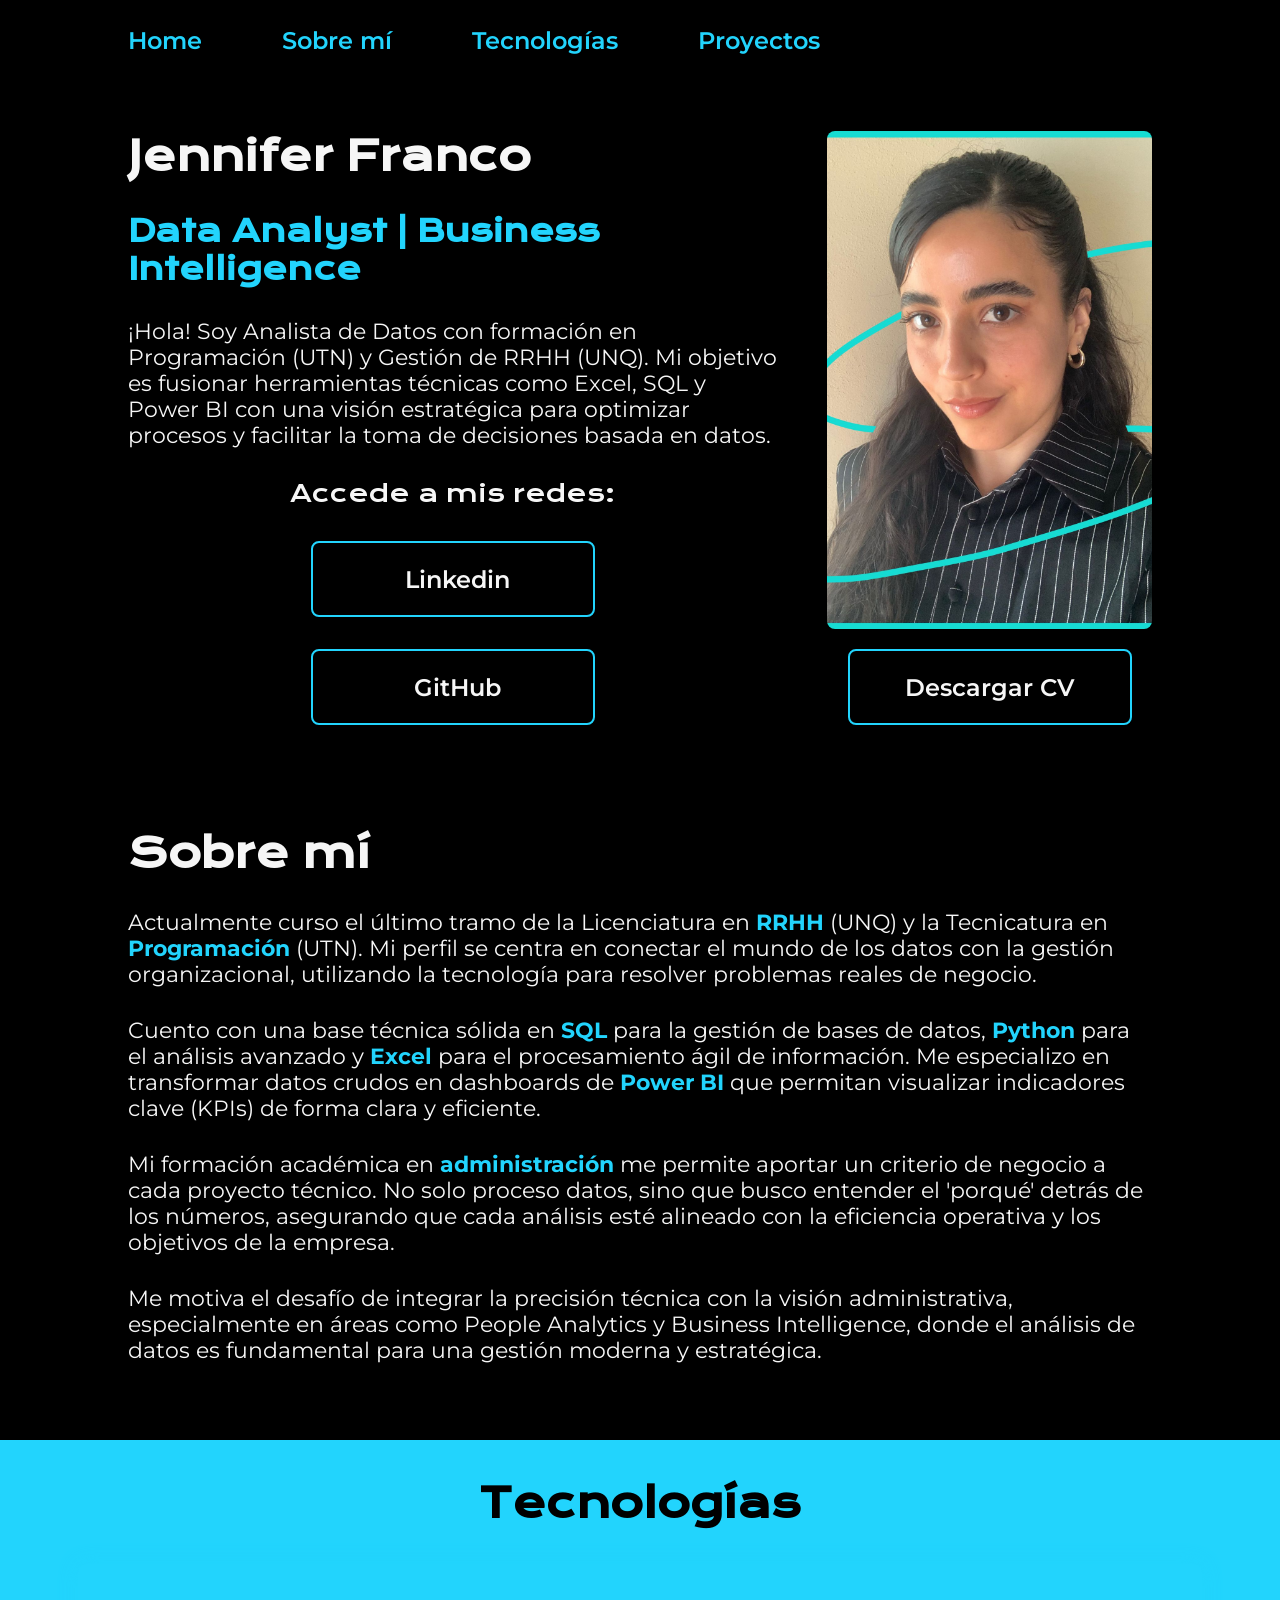
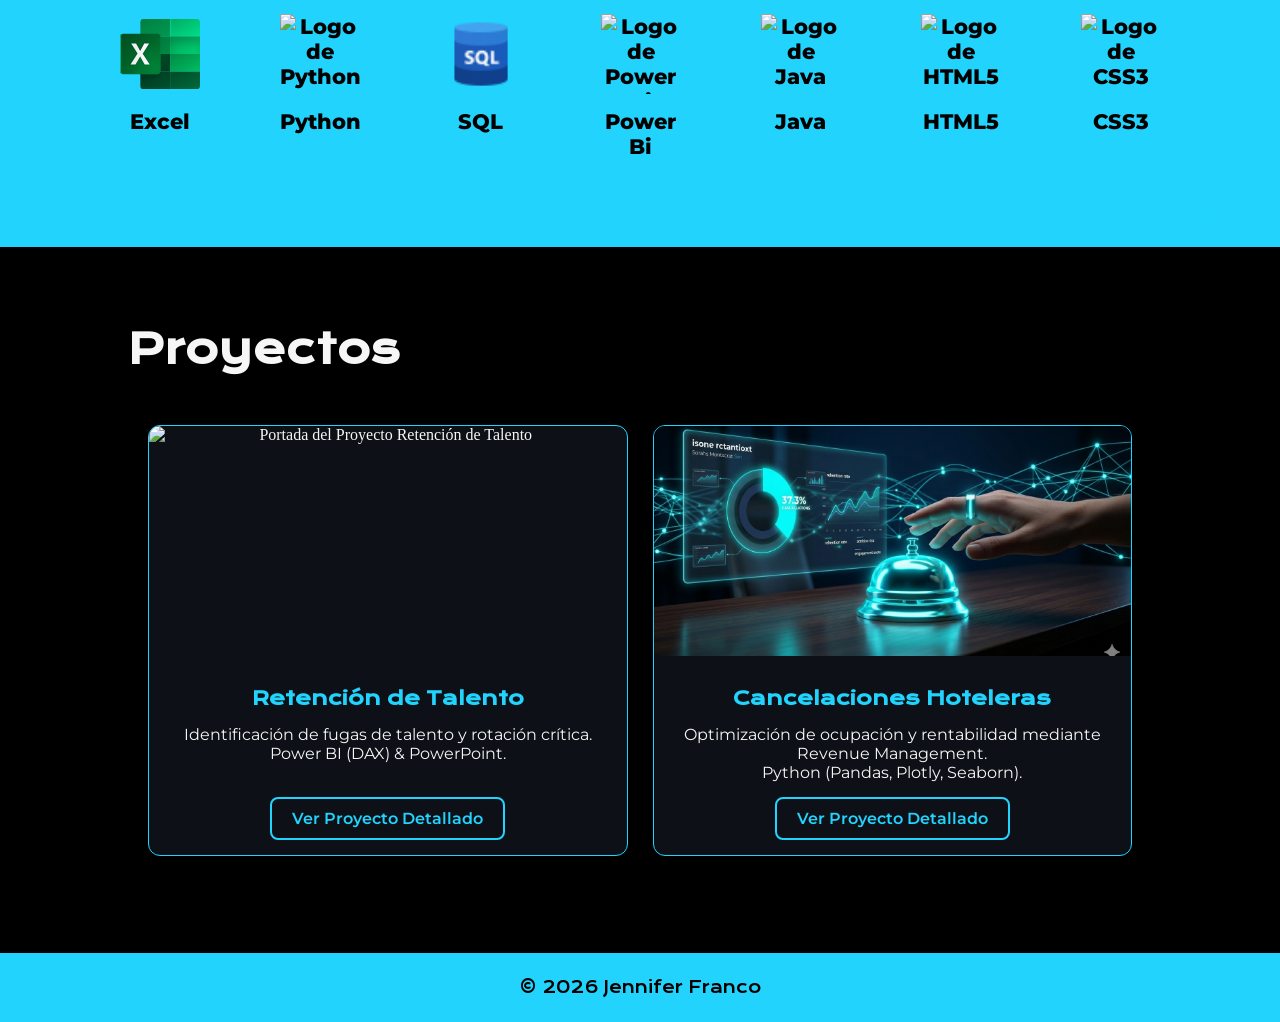
==== index.html @ de1a24cb "Estructura base del portfolio" ====
<!DOCTYPE html>
<html lang="es-mx">

<head>
    <meta charset="UTF-8">
    <meta http-equiv="X-UA-Compatible" content="IE=edge">
    <meta name="viewport" content="width=device-width, initial-scale=1.0">
    <title>Portfolio-Jennifer Franco</title>
    <link rel="stylesheet" href="./style/style.css">

</head>

<body>
    <header class="header">
        <nav class="header__menu">
            <a class="header__menu__link" href=#home>Home</a>
            <a class="header__menu__link" href=#sobre-mi>Sobre mí</a>
            <a class="header__menu__link" href=#tecnologias>Tecnologías</a>
            <a class="header__menu__link" href=#proyectos>Proyectos</a>
        </nav>
    </header>
    <main>
        <section id="home" class="presentacion">
            <section class="presentacion__contenido">
                <h1 class="presentacion__contenido__titulo">Jennifer Franco </h1>
                <h2 class="presentacion__contenido__subtitulo"> Data Analyst | Business Intelligence </h2>
                <p class="presentacion__contenido__texto">
                    ¡Hola! Soy Analista de Datos con formación en Programación (UTN) y Gestión de RRHH (UNQ). Mi objetivo es fusionar herramientas técnicas como Excel, SQL y Power BI con una visión estratégica para optimizar procesos y facilitar la toma de decisiones basada en datos. </p>
                
                <div class="presentacion__enlaces">
                    <h2 class="presentacion__enlaces__subtitulo"> Accede a mis redes:</h2>
                    <a class="presentacion__enlaces__link" href="https://www.linkedin.com/in/jennifer-franc0">
                        <img src="./assets/linkedin.png" alt="">Linkedin
                    </a>
                    <a class="presentacion__enlaces__link" href="https://github.com/JenniferFranco">
                        <img src="./assets/github.png" alt="">GitHub
                    </a>
                </div>

            </section>
            <div class="presentacion__columna-imagen">
                <img class="presentacion__imagen" src="./assets/WhatsApp Image 2025-10-28 at 20.08.14.jpeg"
                    alt="Foto de perfil de Jennifer Franco">

                <a class="presentacion__enlaces__link boton-cv-principal" href="./assets/CV_Jennifer_Franco.pdf" download="CV_Jennifer_Franco.pdf">Descargar CV
                </a>
            </div>
        </section>

        <div class="contenedor-secciones">
            <section id="sobre-mi" class="presentacion__contenido">
                <h2 class="presentacion__contenido__titulo">Sobre mí</h2>
                <p class="presentacion__contenido__texto">Actualmente curso el último tramo de la Licenciatura en
                    <strong class="titulo-destaque">RRHH</strong> (UNQ) y la Tecnicatura en <strong
                        class="titulo-destaque">Programación</strong> (UTN). Mi perfil se centra en conectar el mundo de
                    los datos con la gestión organizacional, utilizando la tecnología para resolver problemas reales de
                    negocio. </p>

                <p class="presentacion__contenido__texto">Cuento con una base técnica sólida en <strong
                        class="titulo-destaque">SQL</strong> para la gestión de bases de datos, <strong
                        class="titulo-destaque">Python</strong> para el análisis avanzado y <strong
                        class="titulo-destaque">Excel</strong> para el procesamiento ágil de información. Me especializo
                    en transformar datos crudos en dashboards de <strong class="titulo-destaque">Power BI</strong> que
                    permitan visualizar indicadores clave (KPIs) de forma clara y eficiente. </p>

                <p class="presentacion__contenido__texto">Mi formación académica en <strong
                        class="titulo-destaque">administración </strong>me permite aportar un criterio de negocio a cada
                    proyecto técnico. No solo proceso datos, sino que busco entender el 'porqué' detrás de los números,
                    asegurando que cada análisis esté alineado con la eficiencia operativa y los objetivos de la
                    empresa. </p>

                <p class="presentacion__contenido__texto">Me motiva el desafío de integrar la precisión técnica con la
                    visión administrativa, especialmente en áreas como People Analytics y Business Intelligence, donde
                    el análisis de datos es fundamental para una gestión moderna y estratégica. </p>


            </section>
        </div>
        <section id="tecnologias" class="seccion-tecnologias">
            <div class="tecnologias__titulo-contenedor">
                <h2 class="presentacion__contenido__titulo">Tecnologías</h2>
            </div>

            <div class="tecnologias__iconos-contenedor">
                <div class="tecnologia-item">
                    <img src="./assets/excel.svg" alt="Logo de Excel">
                    <span>Excel</span>
                </div>
                <div class="tecnologia-item">
                    <img src="./assets/icons8-python.svg" alt="Logo de Python">
                    <span>Python</span>
                </div>
                <div class="tecnologia-item">
                    <img src="./assets/icons8-sql-48.png" alt="Logo de SQL">
                    <span>SQL</span>
                </div>
                <div class="tecnologia-item">
                    <img src="./assets/icons8-power-bi.svg" alt="Logo de Power Bi">
                    <span>Power Bi</span>
                </div>
                <div class="tecnologia-item">
                    <img src="./assets/icons8-logotipo-de-java-coffee-cup.svg" alt="Logo de Java">
                    <span>Java</span>
                </div>
                <div class="tecnologia-item">
                    <img src="./assets/icons8-html5.svg" alt="Logo de HTML5">
                    <span>HTML5</span>
                </div>
                <div class="tecnologia-item">
                    <img src="./assets/icons8-css3.svg" alt="Logo de CSS3">
                    <span>CSS3</span>
                </div>

        </section>
        <div class="contenedor-secciones">
            <section id="proyectos" class="presentacion__contenido">
                <h2 class="presentacion__contenido__titulo">Proyectos</h2>
                <div class="proyectos__contenedor">
                    <article class="proyecto-card">
                        <img class="proyecto-card__imagen" src="./assets/portada_retencion_talento.png" alt="Portada del Proyecto Retención de Talento">
                        <h3 class="proyecto-card__titulo"> Retención de Talento</h3>
                            <p class="proyecto-card__descripcion">
                                Identificación de fugas de talento y rotación crítica.<br>Power BI (DAX) & PowerPoint.</p>
                        <div class="proyecto-card__enlaces">
                            <a href="proyecto-rrhh.html" class="proyecto-card__link">Ver Proyecto Detallado</a>
                        </div>
                    </article>

                    <article class="proyecto-card">
                        <img class="proyecto-card__imagen" src="./assets/portada_cancelaciones_hoteleras.png" alt="Portada del Proyecto Análisis de Cancelaciones Hoteleras">
                        <h3 class="proyecto-card__titulo"> Cancelaciones Hoteleras</h3>
                        <p class="proyecto-card__descripcion">
                            Optimización de ocupación y rentabilidad mediante Revenue Management.<br>Python (Pandas, Plotly, Seaborn).
                        <div class="proyecto-card__enlaces">
                            <a href="proyecto-hotelero.html"class="proyecto-card__link">Ver Proyecto Detallado</a>
                        </div>
                    </article>
                </div>
            </section>

        </div>
    </main>
    <footer class="footer">
        <p>© 2026 Jennifer Franco</p>
    </footer>
</body>

</html>
---- style/style.css ----
@import url('https://fonts.googleapis.com/css2?family=Krona+One&family=Montserrat:wght@400;600&display=swap');

:root{
    --color-primario: #000000;
    --color-secundario: #F6F6F6;
    --color-terciario: #22D4FD;
    --color-hover: #272727;

    --fuente-texto: "Montserrat", serif;
    --fuente-titulo: "Krona One", serif;
}

* {
    padding: 0;
    margin:0;
}

body{
    box-sizing: border-box;
    background-color: var(--color-primario);
    color: var(--color-secundario);
}

.header{
    padding: 2% 0 0 10%;

}

.header__menu{
    display: flex;
    gap: 80px;
}

.header__menu__link{
    font-family: var(--fuente-texto);
    font-size: 1.5rem;
    font-weight: 600;
    color: var(--color-terciario);
    text-decoration: none;
    transition: all 0.3s ease;
}

.header__menu__link:hover {
    color: var(--color-secundario); 
    text-shadow: 0 0 10px var(--color-terciario), 0 0 20px var(--color-terciario); 
    transform: translateY(-2px); 
}

.presentacion {
    padding: 6% 10% 2% 10%;;
    display: grid;
    grid-template-columns: 2fr 1fr; 
    align-items: stretch; 
    gap: 50px;
}

.presentacion__contenido {
    display: flex;
    flex-direction: column;
    justify-content: center;
    gap: 30px;
}

.contenedor-secciones {
    display: flex;
    flex-direction: column;
    gap: 100px;
    padding: 6% 10%; 
}

.presentacion__contenido__titulo{
    font-size: 2.5rem;
    font-family: var(--fuente-titulo);
}

.presentacion__contenido__subtitulo{
    font-size: 1.9rem;
    font-family: var(--fuente-titulo);
    color: var(--color-terciario);
}    

.titulo-destaque {
    color: var(--color-terciario);
}

.presentacion__contenido__texto{
    font-size: 1.35rem;
    font-family: var(--fuente-texto);
}

.presentacion__enlaces{
    display: flex;
    justify-content: space-between;
    flex-direction: column;
    align-items: center;
    gap: 32px;
}

.presentacion__enlaces__subtitulo{
    font-family: var(--fuente-titulo);
    font-size: 1.5rem;
    font-weight: 400;
}

.presentacion__enlaces__link {
    width: 100%;
    max-width: 280px;
    text-align: center;
    padding: 21.5px 0;
    border-radius: 8px;
    font-family: var(--fuente-texto);
    font-size: 1.5rem;
    font-weight: 600;
    text-decoration: none;
    color: var(--color-secundario);
    border: 2px solid var(--color-terciario);
    display: flex;
    justify-content: center;
    gap: 10px;
}

.presentacion__enlaces__link:hover {
    background-color: var(--color-hover);
}

.presentacion__imagen {
    width: 100%;
    flex-grow: 1;
    object-fit: cover;
    border-radius: 8px;
}

.presentacion__columna-imagen {
    display: flex;
    flex-direction: column;
    height: 100%; 
    align-items: center;
}

.boton-cv-principal{
    width: 100%;
    margin-top: 20px;
}

.footer{
    background-color: var(--color-terciario);
    color: var(--color-primario);
    padding: 24px;
    text-align: center;
    font-family:var(--fuente-titulo);
    font-size: 1rem;
    font-weight: 400;
}

.seccion-tecnologias {
    background-color: var(--color-terciario);
    color: var(--color-primario);
    display: flex;
    flex-direction: column;
    align-items: center; 
    text-align: center;  
    padding: 3% 10%; 
    gap: 35px; 
}

.tecnologias__titulo-contenedor {
    background-color: transparent; 
    padding: 0;
}

.tecnologias__titulo {
    font-family: var(--fuente-titulo);
    font-size: 1.5rem; 
    font-weight: 600;
    margin: 0; 
}

.tecnologias__iconos-contenedor {
    padding: 50px; 
    border-radius: 8px;
    display: flex;
    flex-wrap: wrap; 
    flex-wrap: nowrap;
    justify-content: space-around;
    flex-direction: row;
    justify-content: center; 
    gap: 80px; 
    width: 100%; 
    box-shadow: 0 0 20px rgba(34, 212, 253, 0.3); 
    overflow-x: auto;
}

.tecnologia-item {
    display: flex;
    flex-direction: column;
    align-items: center;
    gap: 15px; 
    color: var(--color-primario); 
    font-family: var(--fuente-texto);
    font-size: 1.3rem;
    font-weight: 800;
}

.tecnologia-item img {
    width: 80px; 
    height: 80px;
    object-fit: contain; 
    
}

.tecnologia-item:hover img {
    transform: translateY(-10px) scale(1.1);
}

.proyectos__contenedor {
    display: grid;
    grid-template-columns: repeat(auto-fit, minmax(200px, 1fr));
    gap: 25px; 
    padding: 20px;
    max-width: 1200px; 
    margin: 0 auto;

}

.proyecto-card {
    border: 1px solid var(--color-terciario); 
    border-radius: 12px;
    overflow: hidden; 
    background-color: #0d1117;
    gap: 15px;
    padding-bottom: 15px; 
    display: flex;
    flex-direction: column;
    align-items: center;
    text-align: center;
}

.proyecto-card__imagen {
    width: 100%; 
    height: 230px; 
    object-fit: cover;
    margin-bottom: 15px;
}

.proyecto-card__titulo {
    font-family: var(--fuente-titulo);
    text-align: center;
    font-size: 1.2rem;
    color: var(--color-terciario); 
}

.proyecto-card__descripcion {
    font-family: var(--fuente-texto);
    text-align: center;
    font-size: 1rem;
    color: var(--color-secundario); 
    flex-grow: 1; 
}

.proyecto-card__enlaces {
    display: flex;
    justify-content: center;
}

.proyecto-card__link {
    font-family: var(--fuente-texto);
    font-size: 1rem;
    font-weight: 600;
    text-decoration: none;
    color: var(--color-terciario);       
    border: 2px solid var(--color-terciario); 
    padding: 10px 20px;
    border-radius: 8px;
    text-align: center;
    
}

.proyecto-card__link:hover {
    background-color: var(--color-terciario);
    color: var(--color-primario);
}


@media (max-width: 1200px) {

    .header {
        padding: 10%;
    }
    .header__menu{
        justify-content: center;
    }
    .presentacion {
        flex-direction: column-reverse;
        padding: 5%;
    }
    .presentacion__contenido {
        width: auto;
        padding: 0; 
    }
    .contenedor-secciones {
        padding: 10% 5%; 
    }
    .presentacion__contenido {
        width: auto;
    }
    .presentacion .presentacion__contenido {
        width: auto;
    }

    .proyectos__contenedor {
        flex-direction: column; 
        align-items: center; 
        gap: 40px; 
    }
    
    .proyecto-card {
        width: 90%;
        flex-basis: auto; 
    }
}




/* --- AJUSTES PARA MOBILE (RESPONSIVE) --- */

/* --- CONFIGURACIÓN PARA MÓVILES (iPhone 12 Pro y similares) --- */
@media (max-width: 768px) {
    
    /* 1. RESET DE DESBORDAMIENTO: Evita el scroll lateral */
    html, body {
        overflow-x: hidden;
        width: 100%;
    }

    /* Ajuste de contenedores generales */
    .presentacion, .contenedor-secciones, .proyecto, .seccion-tecnologias {
        padding: 10% 5% !important; /* Reducimos el margen lateral para ganar espacio */
        width: 100%;
        box-sizing: border-box;
    }

    /* 2. MENÚ EN COLUMNA (Sin JS) */
    .header {
        padding: 20px 0;
    }

    .header__menu {
        flex-direction: column; /* Los links se ponen uno abajo del otro */
        gap: 15px;
        align-items: center;
        text-align: center;
    }

    .header__menu__link {
        font-size: 1.1rem;
        border-bottom: 1px solid rgba(34, 212, 253, 0.2); /* Línea divisoria sutil */
        width: 80%;
        padding-bottom: 5px;
    }

    /* 3. PRESENTACIÓN Y PÁRRAFOS: Evita que el texto se corte */
    .presentacion {
        display: flex;
        flex-direction: column-reverse; /* Imagen arriba, texto abajo */
        gap: 20px;
    }

    .presentacion__contenido__titulo {
        font-size: 1.6rem;
        word-wrap: break-word;
    }

    .presentacion__contenido__subtitulo {
        font-size: 1.2rem;
    }

    .presentacion__contenido__texto {
        font-size: 1rem;
        line-height: 1.5;
        text-align: left; /* Mejor legibilidad en móvil */
    }

    /* 4. ICONOS DE TECNOLOGÍAS: 2 por fila exactos */
    .tecnologias__iconos-contenedor {
        display: grid;
        grid-template-columns: 1fr 1fr; /* Crea dos columnas iguales */
        gap: 30px;
        padding: 20px 10px;
        justify-items: center;
        box-shadow: none; /* Quitamos sombras pesadas en móvil */
    }

    .tecnologia-item {
        font-size: 0.9rem;
    }

    .tecnologia-item img {
        width: 50px;
        height: 50px;
    }

    /* 5. PROYECTOS: Cards completas y legibles */
    .proyectos__contenedor {
        display: flex;
        flex-direction: column;
        gap: 30px;
        padding: 0;
    }

    .proyecto-card {
        width: 100%;
        max-width: 100%;
        margin: 0;
        border-radius: 10px;
    }

    .proyecto-card__imagen {
        height: 180px; /* Reducimos altura para que no ocupe toda la pantalla */
    }

    .proyecto-card__descripcion {
        font-size: 1rem;
        padding: 0 15px;
    }

    .proyecto-card__link {
        width: 80%;
        margin-bottom: 20px;
    }

    /* Botón CV Principal */
    .presentacion__enlaces__link {
        font-size: 1.1rem;
        padding: 15px 0;
    }
}

/* Ajuste extremo para pantallas menores a 360px */
@media (max-width: 360px) {
    .presentacion__contenido__titulo {
        font-size: 1.4rem;
    }
    .header__menu__link {
        font-size: 0.9rem;
    }
}
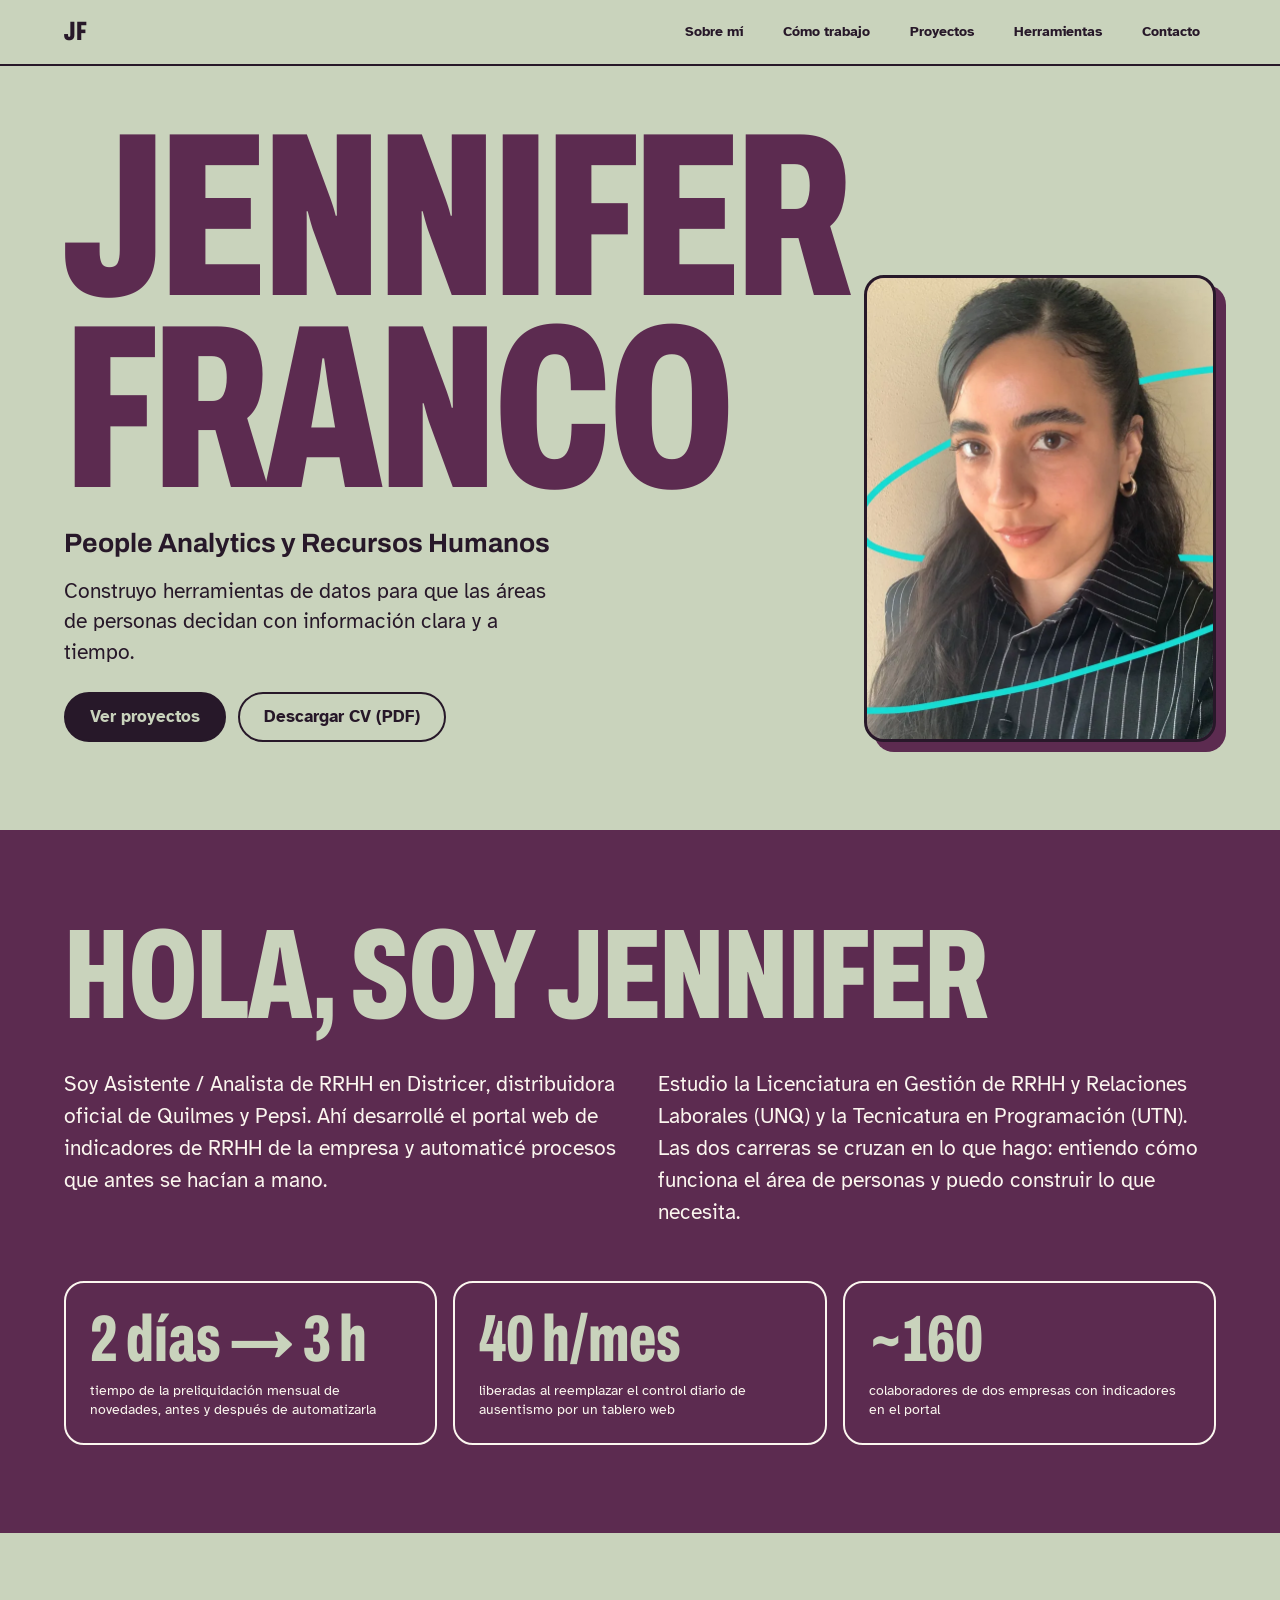
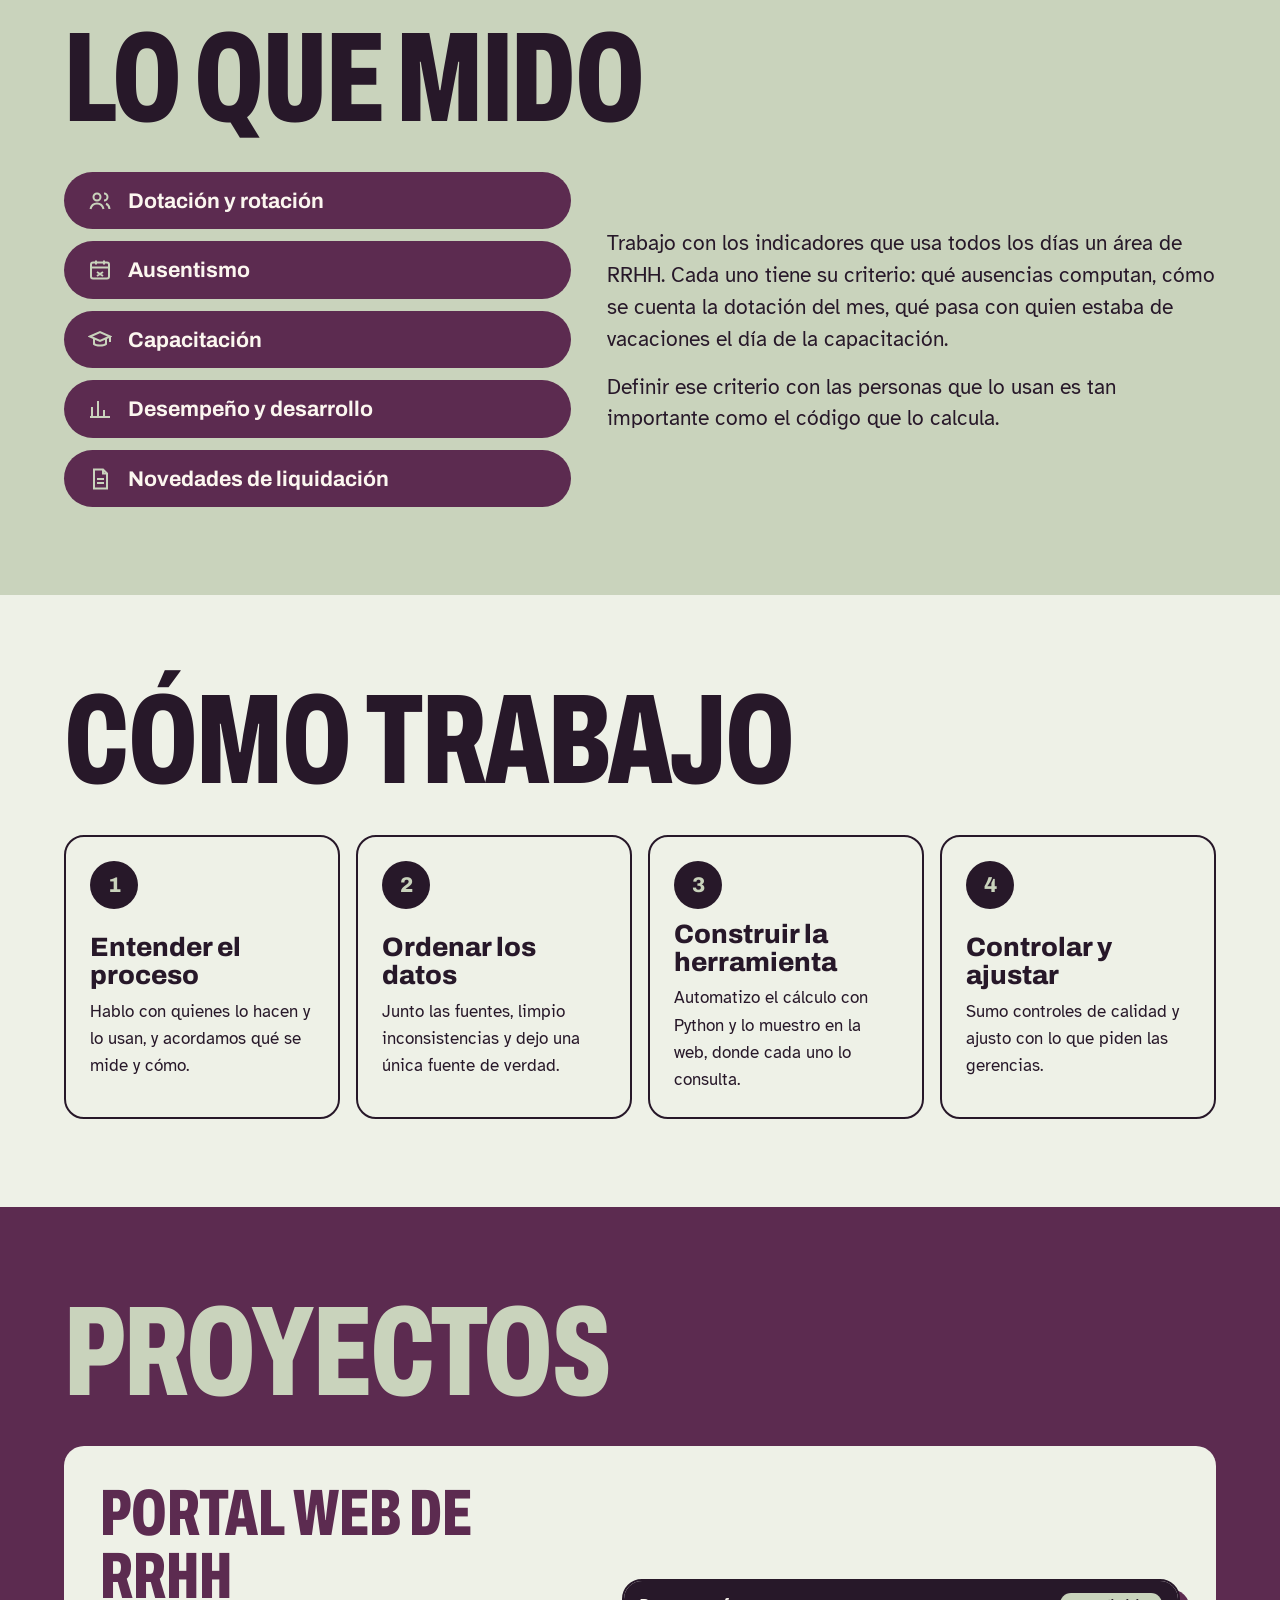
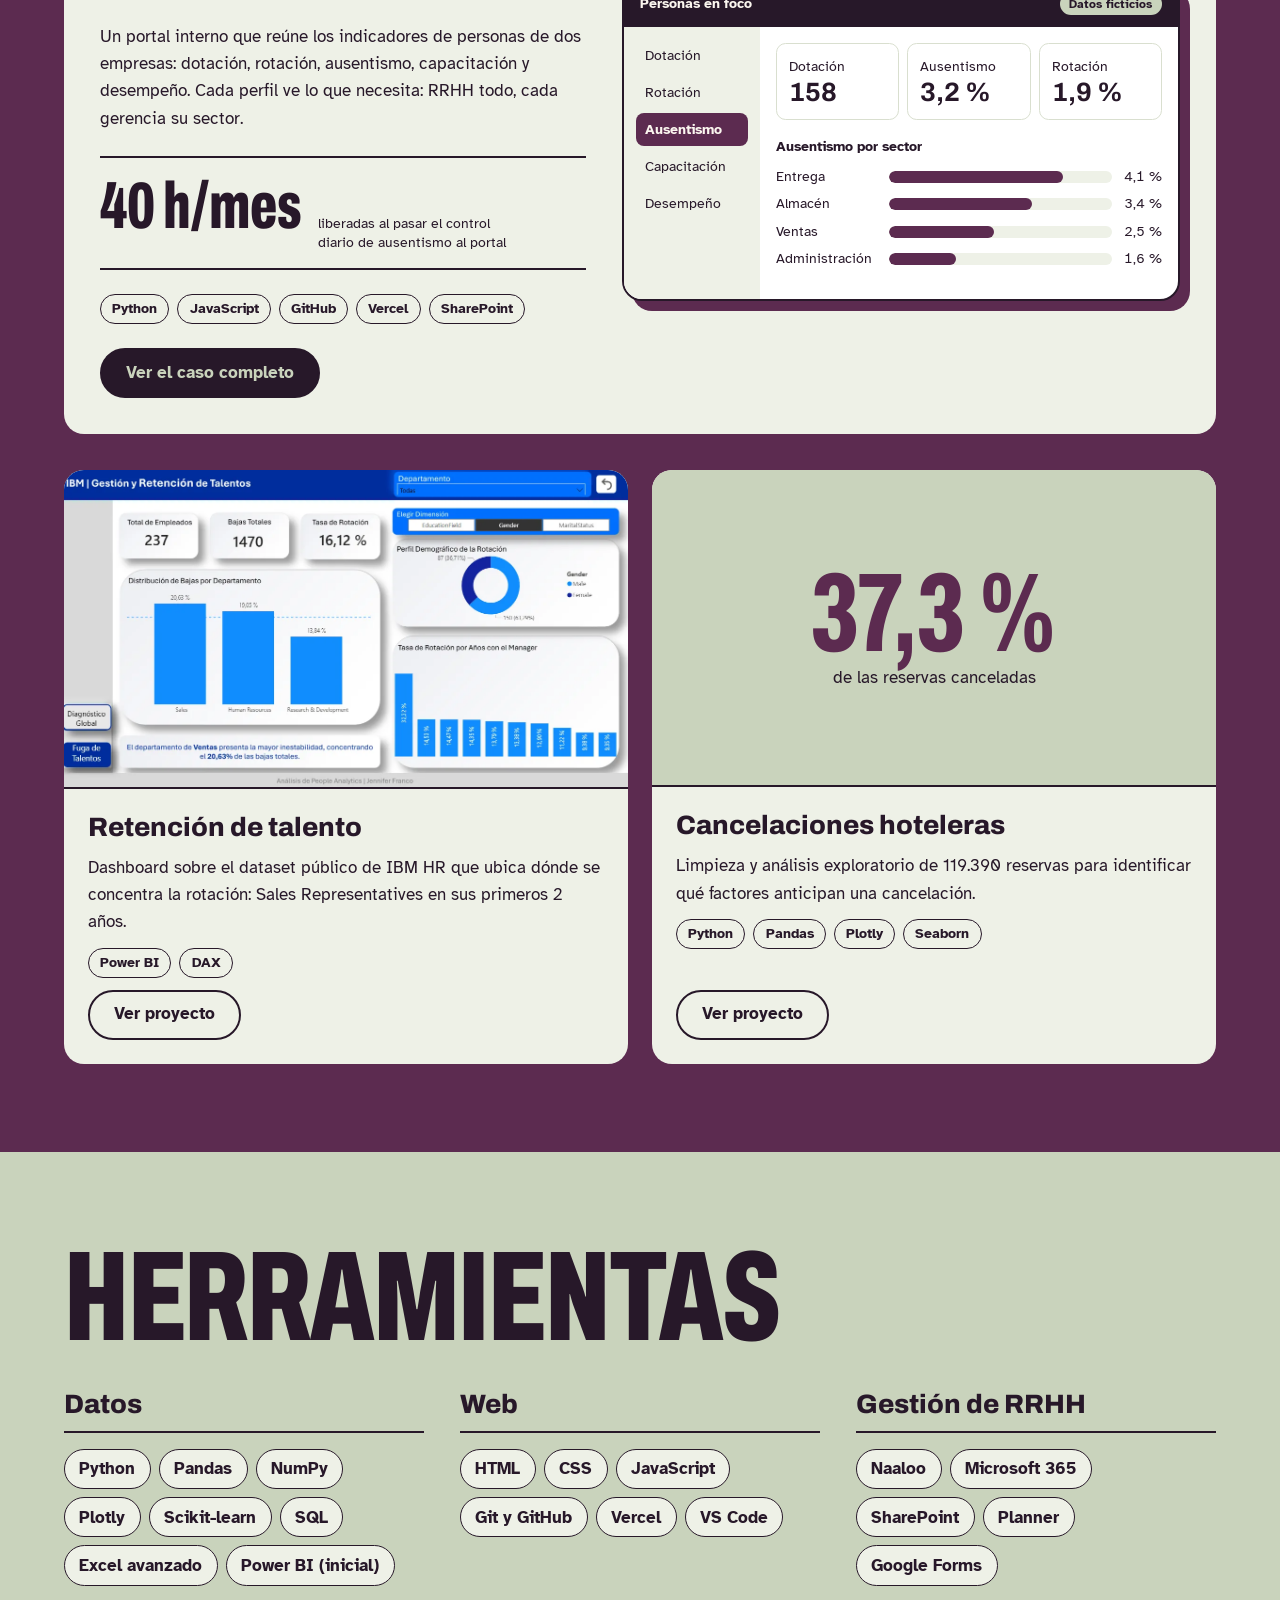
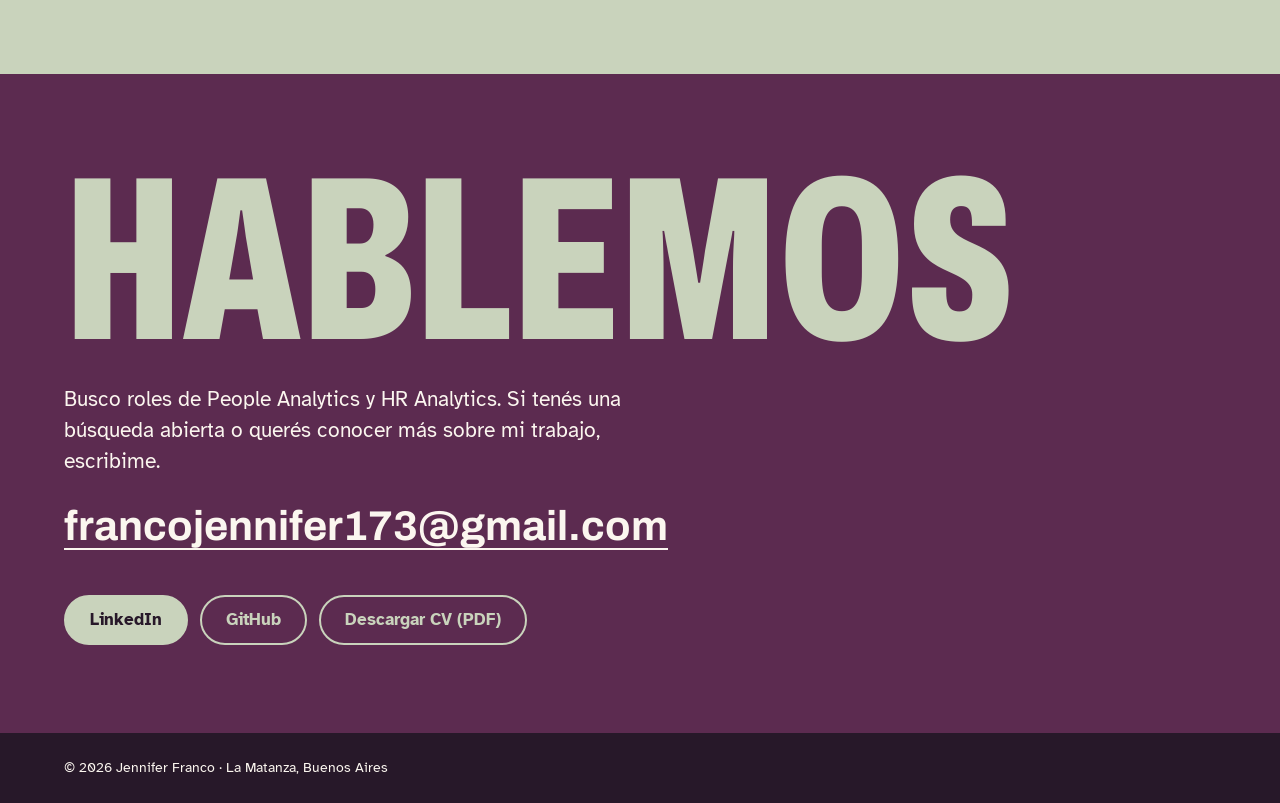
==== commit 228f0d61: "diseño nuevo" ====
--- a/index.html
+++ b/index.html
@@ -1,148 +1,263 @@
 <!DOCTYPE html>
-<html lang="es-mx">
-
+<html lang="es-AR">
 <head>
-    <meta charset="UTF-8">
-    <meta http-equiv="X-UA-Compatible" content="IE=edge">
-    <meta name="viewport" content="width=device-width, initial-scale=1.0">
-    <title>Portfolio-Jennifer Franco</title>
-    <link rel="stylesheet" href="./style/style.css">
-
+  <meta charset="UTF-8">
+  <meta name="viewport" content="width=device-width, initial-scale=1">
+  <title>Jennifer Franco | People Analytics y Recursos Humanos</title>
+  <meta name="description" content="Portfolio de Jennifer Franco: herramientas de datos para la gestión de personas. Portal web de RRHH, automatizaciones y análisis de rotación.">
+  <meta property="og:title" content="Jennifer Franco | People Analytics">
+  <meta property="og:description" content="Herramientas de datos para la gestión de personas.">
+  <meta property="og:image" content="https://portfolio-jennifer-franco.vercel.app/assets/jennifer-franco.webp">
+  <meta name="theme-color" content="#C9D3BC">
+  <link rel="icon" href="data:image/svg+xml,%3Csvg xmlns='http://www.w3.org/2000/svg' viewBox='0 0 64 64'%3E%3Crect width='64' height='64' rx='14' fill='%235C2B50'/%3E%3Ctext x='32' y='44' font-family='Arial' font-weight='800' font-size='30' fill='%23C9D3BC' text-anchor='middle'%3EJF%3C/text%3E%3C/svg%3E">
+  <link rel="preconnect" href="https://fonts.googleapis.com">
+  <link rel="preconnect" href="https://fonts.gstatic.com" crossorigin>
+  <link rel="stylesheet" href="https://fonts.googleapis.com/css2?family=Archivo:wdth,wght@62..125,700..800&family=Atkinson+Hyperlegible:wght@400;700&display=swap">
+  <link rel="stylesheet" href="./style/main.css">
 </head>
 
 <body>
-    <header class="header">
-        <nav class="header__menu">
-            <a class="header__menu__link" href=#home>Home</a>
-            <a class="header__menu__link" href=#sobre-mi>Sobre mí</a>
-            <a class="header__menu__link" href=#tecnologias>Tecnologías</a>
-            <a class="header__menu__link" href=#proyectos>Proyectos</a>
-        </nav>
-    </header>
-    <main>
-        <section id="home" class="presentacion">
-            <section class="presentacion__contenido">
-                <h1 class="presentacion__contenido__titulo">Jennifer Franco </h1>
-                <h2 class="presentacion__contenido__subtitulo"> Data Analyst | Business Intelligence </h2>
-                <p class="presentacion__contenido__texto">
-                    ¡Hola! Soy Analista de Datos con formación en Programación (UTN) y Gestión de RRHH (UNQ). Mi objetivo es fusionar herramientas técnicas como Excel, SQL y Power BI con una visión estratégica para optimizar procesos y facilitar la toma de decisiones basada en datos. </p>
-                
-                <div class="presentacion__enlaces">
-                    <h2 class="presentacion__enlaces__subtitulo"> Accede a mis redes:</h2>
-                    <a class="presentacion__enlaces__link" href="https://www.linkedin.com/in/jennifer-franc0">
-                        <img src="./assets/linkedin.png" alt="">Linkedin
-                    </a>
-                    <a class="presentacion__enlaces__link" href="https://github.com/JenniferFranco">
-                        <img src="./assets/github.png" alt="">GitHub
-                    </a>
+  <a class="saltar" href="#contenido">Saltar al contenido</a>
+
+  <header class="encabezado">
+    <div class="contenedor encabezado__fila">
+      <a class="marca" href="#inicio" aria-label="Jennifer Franco, inicio">JF</a>
+      <nav class="nav" aria-label="Principal">
+        <ul>
+          <li><a href="#sobre-mi">Sobre mí</a></li>
+          <li><a href="#como-trabajo">Cómo trabajo</a></li>
+          <li><a href="#proyectos">Proyectos</a></li>
+          <li><a href="#herramientas">Herramientas</a></li>
+          <li><a href="#contacto">Contacto</a></li>
+        </ul>
+      </nav>
+    </div>
+  </header>
+
+  <main id="contenido">
+
+    <!-- Inicio -->
+    <section id="inicio" class="banda--fondo hero" aria-labelledby="nombre">
+      <div class="contenedor hero__grilla">
+        <h1 id="nombre" class="hero__nombre"><span>Jennifer</span> <span>Franco</span></h1>
+        <div>
+          <p class="hero__rol">People Analytics y Recursos Humanos</p>
+          <p class="hero__texto">Construyo herramientas de datos para que las áreas de personas decidan con información clara y a tiempo.</p>
+          <div class="botones">
+            <a class="boton boton--lleno" href="#proyectos">Ver proyectos</a>
+            <a class="boton boton--borde" href="./assets/CV_Jennifer_Franco.pdf" download>Descargar CV (PDF)</a>
+          </div>
+        </div>
+        <div class="hero__foto">
+          <img src="./assets/jennifer-franco.webp" width="694" height="960" alt="Jennifer Franco, sonriendo, con camisa a rayas" fetchpriority="high">
+        </div>
+      </div>
+    </section>
+
+    <!-- Sobre mí -->
+    <section id="sobre-mi" class="banda banda--acento" aria-labelledby="titulo-sobre">
+      <div class="contenedor">
+        <h2 id="titulo-sobre" class="titulo-seccion">Hola, soy Jennifer</h2>
+        <div class="sobre">
+          <div class="sobre__texto">
+            <p>Soy Asistente / Analista de RRHH en Districer, distribuidora oficial de Quilmes y Pepsi. Ahí desarrollé el portal web de indicadores de RRHH de la empresa y automaticé procesos que antes se hacían a mano.</p>
+          </div>
+          <div class="sobre__texto">
+            <p>Estudio la Licenciatura en Gestión de RRHH y Relaciones Laborales (UNQ) y la Tecnicatura en Programación (UTN). Las dos carreras se cruzan en lo que hago: entiendo cómo funciona el área de personas y puedo construir lo que necesita.</p>
+          </div>
+        </div>
+        <ul class="cifras">
+          <li class="cifra"><span class="cifra__valor">2 días → 3 h</span><span class="cifra__texto">tiempo de la preliquidación mensual de novedades, antes y después de automatizarla</span></li>
+          <li class="cifra"><span class="cifra__valor">40 h/mes</span><span class="cifra__texto">liberadas al reemplazar el control diario de ausentismo por un tablero web</span></li>
+          <li class="cifra"><span class="cifra__valor">~160</span><span class="cifra__texto">colaboradores de dos empresas con indicadores en el portal</span></li>
+        </ul>
+      </div>
+    </section>
+
+    <!-- Áreas -->
+    <section class="banda banda--fondo" aria-labelledby="titulo-areas">
+      <div class="contenedor">
+        <h2 id="titulo-areas" class="titulo-seccion">Lo que mido</h2>
+        <div class="areas">
+          <ul class="pastillas">
+            <li class="pastilla"><svg viewBox="0 0 24 24" fill="none" stroke="currentColor" stroke-width="2" aria-hidden="true"><circle cx="9" cy="8" r="3.5"/><path d="M2.5 20c.8-3.5 3.4-5.5 6.5-5.5s5.7 2 6.5 5.5"/><path d="M16 4.5a3.5 3.5 0 0 1 0 7M18 14.8c2 .7 3.2 2.5 3.5 5.2"/></svg>Dotación y rotación</li>
+            <li class="pastilla"><svg viewBox="0 0 24 24" fill="none" stroke="currentColor" stroke-width="2" aria-hidden="true"><rect x="3" y="4.5" width="18" height="16" rx="2"/><path d="M3 9.5h18M8 2.5v4M16 2.5v4M9 14l6 4M15 14l-6 4"/></svg>Ausentismo</li>
+            <li class="pastilla"><svg viewBox="0 0 24 24" fill="none" stroke="currentColor" stroke-width="2" aria-hidden="true"><path d="M2 8.5 12 4l10 4.5L12 13z"/><path d="M6 10.5V16c2 2 10 2 12 0v-5.5M22 8.5V14"/></svg>Capacitación</li>
+            <li class="pastilla"><svg viewBox="0 0 24 24" fill="none" stroke="currentColor" stroke-width="2" aria-hidden="true"><path d="M4 20V10M10 20V4M16 20v-7M22 20H2"/></svg>Desempeño y desarrollo</li>
+            <li class="pastilla"><svg viewBox="0 0 24 24" fill="none" stroke="currentColor" stroke-width="2" aria-hidden="true"><path d="M6 2.5h9l4 4v15H6z"/><path d="M15 2.5v4h4M9 12h7M9 16h7"/></svg>Novedades de liquidación</li>
+          </ul>
+          <div class="areas__texto">
+            <p>Trabajo con los indicadores que usa todos los días un área de RRHH. Cada uno tiene su criterio: qué ausencias computan, cómo se cuenta la dotación del mes, qué pasa con quien estaba de vacaciones el día de la capacitación.</p>
+            <p>Definir ese criterio con las personas que lo usan es tan importante como el código que lo calcula.</p>
+          </div>
+        </div>
+      </div>
+    </section>
+
+    <!-- Cómo trabajo -->
+    <section id="como-trabajo" class="banda banda--clara" aria-labelledby="titulo-proceso">
+      <div class="contenedor">
+        <h2 id="titulo-proceso" class="titulo-seccion">Cómo trabajo</h2>
+        <ol class="proceso">
+          <li class="proceso__paso">
+            <span class="proceso__numero" aria-hidden="true">1</span>
+            <div>
+              <h3>Entender el proceso</h3>
+              <p>Hablo con quienes lo hacen y lo usan, y acordamos qué se mide y cómo.</p>
+            </div>
+          </li>
+          <li class="proceso__paso">
+            <span class="proceso__numero" aria-hidden="true">2</span>
+            <div>
+              <h3>Ordenar los datos</h3>
+              <p>Junto las fuentes, limpio inconsistencias y dejo una única fuente de verdad.</p>
+            </div>
+          </li>
+          <li class="proceso__paso">
+            <span class="proceso__numero" aria-hidden="true">3</span>
+            <div>
+              <h3>Construir la herramienta</h3>
+              <p>Automatizo el cálculo con Python y lo muestro en la web, donde cada uno lo consulta.</p>
+            </div>
+          </li>
+          <li class="proceso__paso">
+            <span class="proceso__numero" aria-hidden="true">4</span>
+            <div>
+              <h3>Controlar y ajustar</h3>
+              <p>Sumo controles de calidad y ajusto con lo que piden las gerencias.</p>
+            </div>
+          </li>
+        </ol>
+      </div>
+    </section>
+
+    <!-- Proyectos -->
+    <section id="proyectos" class="banda banda--acento" aria-labelledby="titulo-proyectos">
+      <div class="contenedor">
+        <h2 id="titulo-proyectos" class="titulo-seccion">Proyectos</h2>
+
+        <article class="destacado" aria-labelledby="titulo-portal">
+          <div>
+            <h3 id="titulo-portal" class="destacado__titulo">Portal web de RRHH</h3>
+            <p>Un portal interno que reúne los indicadores de personas de dos empresas: dotación, rotación, ausentismo, capacitación y desempeño. Cada perfil ve lo que necesita: RRHH todo, cada gerencia su sector.</p>
+            <div class="destacado__resultado">
+              <strong>40 h/mes</strong>
+              <span>liberadas al pasar el control diario de ausentismo al portal</span>
+            </div>
+            <ul class="etiquetas" aria-label="Herramientas">
+              <li>Python</li><li>JavaScript</li><li>GitHub</li><li>Vercel</li><li>SharePoint</li>
+            </ul>
+            <a class="boton boton--lleno destacado__accion" href="./proyecto-portal-rrhh.html">Ver el caso completo</a>
+          </div>
+
+          <div class="maqueta" role="img" aria-label="Maqueta del portal con datos ficticios: indicadores de dotación, ausentismo y rotación, y un gráfico de ausentismo por sector.">
+            <div class="maqueta__barra" aria-hidden="true">
+              <span>Personas en foco</span>
+              <span class="maqueta__aviso">Datos ficticios</span>
+            </div>
+            <div class="maqueta__cuerpo" aria-hidden="true">
+              <ul class="maqueta__menu">
+                <li>Dotación</li>
+                <li>Rotación</li>
+                <li aria-current="true">Ausentismo</li>
+                <li>Capacitación</li>
+                <li>Desempeño</li>
+              </ul>
+              <div class="maqueta__panel">
+                <div class="maqueta__kpis">
+                  <div class="maqueta__kpi">Dotación<b>158</b></div>
+                  <div class="maqueta__kpi">Ausentismo<b>3,2 %</b></div>
+                  <div class="maqueta__kpi">Rotación<b>1,9 %</b></div>
                 </div>
-
-            </section>
-            <div class="presentacion__columna-imagen">
-                <img class="presentacion__imagen" src="./assets/WhatsApp Image 2025-10-28 at 20.08.14.jpeg"
-                    alt="Foto de perfil de Jennifer Franco">
-
-                <a class="presentacion__enlaces__link boton-cv-principal" href="./assets/CV_Jennifer_Franco.pdf" download="CV_Jennifer_Franco.pdf">Descargar CV
-                </a>
-            </div>
-        </section>
-
-        <div class="contenedor-secciones">
-            <section id="sobre-mi" class="presentacion__contenido">
-                <h2 class="presentacion__contenido__titulo">Sobre mí</h2>
-                <p class="presentacion__contenido__texto">Actualmente curso el último tramo de la Licenciatura en
-                    <strong class="titulo-destaque">RRHH</strong> (UNQ) y la Tecnicatura en <strong
-                        class="titulo-destaque">Programación</strong> (UTN). Mi perfil se centra en conectar el mundo de
-                    los datos con la gestión organizacional, utilizando la tecnología para resolver problemas reales de
-                    negocio. </p>
-
-                <p class="presentacion__contenido__texto">Cuento con una base técnica sólida en <strong
-                        class="titulo-destaque">SQL</strong> para la gestión de bases de datos, <strong
-                        class="titulo-destaque">Python</strong> para el análisis avanzado y <strong
-                        class="titulo-destaque">Excel</strong> para el procesamiento ágil de información. Me especializo
-                    en transformar datos crudos en dashboards de <strong class="titulo-destaque">Power BI</strong> que
-                    permitan visualizar indicadores clave (KPIs) de forma clara y eficiente. </p>
-
-                <p class="presentacion__contenido__texto">Mi formación académica en <strong
-                        class="titulo-destaque">administración </strong>me permite aportar un criterio de negocio a cada
-                    proyecto técnico. No solo proceso datos, sino que busco entender el 'porqué' detrás de los números,
-                    asegurando que cada análisis esté alineado con la eficiencia operativa y los objetivos de la
-                    empresa. </p>
-
-                <p class="presentacion__contenido__texto">Me motiva el desafío de integrar la precisión técnica con la
-                    visión administrativa, especialmente en áreas como People Analytics y Business Intelligence, donde
-                    el análisis de datos es fundamental para una gestión moderna y estratégica. </p>
-
-
-            </section>
-        </div>
-        <section id="tecnologias" class="seccion-tecnologias">
-            <div class="tecnologias__titulo-contenedor">
-                <h2 class="presentacion__contenido__titulo">Tecnologías</h2>
-            </div>
-
-            <div class="tecnologias__iconos-contenedor">
-                <div class="tecnologia-item">
-                    <img src="./assets/excel.svg" alt="Logo de Excel">
-                    <span>Excel</span>
-                </div>
-                <div class="tecnologia-item">
-                    <img src="./assets/icons8-python.svg" alt="Logo de Python">
-                    <span>Python</span>
-                </div>
-                <div class="tecnologia-item">
-                    <img src="./assets/icons8-sql-48.png" alt="Logo de SQL">
-                    <span>SQL</span>
-                </div>
-                <div class="tecnologia-item">
-                    <img src="./assets/icons8-power-bi.svg" alt="Logo de Power Bi">
-                    <span>Power Bi</span>
-                </div>
-                <div class="tecnologia-item">
-                    <img src="./assets/icons8-logotipo-de-java-coffee-cup.svg" alt="Logo de Java">
-                    <span>Java</span>
-                </div>
-                <div class="tecnologia-item">
-                    <img src="./assets/icons8-html5.svg" alt="Logo de HTML5">
-                    <span>HTML5</span>
-                </div>
-                <div class="tecnologia-item">
-                    <img src="./assets/icons8-css3.svg" alt="Logo de CSS3">
-                    <span>CSS3</span>
-                </div>
-
-        </section>
-        <div class="contenedor-secciones">
-            <section id="proyectos" class="presentacion__contenido">
-                <h2 class="presentacion__contenido__titulo">Proyectos</h2>
-                <div class="proyectos__contenedor">
-                    <article class="proyecto-card">
-                        <img class="proyecto-card__imagen" src="./assets/portada_retencion_talento.png" alt="Portada del Proyecto Retención de Talento">
-                        <h3 class="proyecto-card__titulo"> Retención de Talento</h3>
-                            <p class="proyecto-card__descripcion">
-                                Identificación de fugas de talento y rotación crítica.<br>Power BI (DAX) & PowerPoint.</p>
-                        <div class="proyecto-card__enlaces">
-                            <a href="proyecto-rrhh.html" class="proyecto-card__link">Ver Proyecto Detallado</a>
-                        </div>
-                    </article>
-
-                    <article class="proyecto-card">
-                        <img class="proyecto-card__imagen" src="./assets/portada_cancelaciones_hoteleras.png" alt="Portada del Proyecto Análisis de Cancelaciones Hoteleras">
-                        <h3 class="proyecto-card__titulo"> Cancelaciones Hoteleras</h3>
-                        <p class="proyecto-card__descripcion">
-                            Optimización de ocupación y rentabilidad mediante Revenue Management.<br>Python (Pandas, Plotly, Seaborn).
-                        <div class="proyecto-card__enlaces">
-                            <a href="proyecto-hotelero.html"class="proyecto-card__link">Ver Proyecto Detallado</a>
-                        </div>
-                    </article>
-                </div>
-            </section>
-
-        </div>
-    </main>
-    <footer class="footer">
-        <p>© 2026 Jennifer Franco</p>
-    </footer>
+                <figure class="maqueta__grafico">
+                  <figcaption>Ausentismo por sector</figcaption>
+                  <ul class="barras">
+                    <li><span>Entrega</span><span class="barras__pista"><span class="barras__relleno" style="--valor: 78%"></span></span><span>4,1 %</span></li>
+                    <li><span>Almacén</span><span class="barras__pista"><span class="barras__relleno" style="--valor: 64%"></span></span><span>3,4 %</span></li>
+                    <li><span>Ventas</span><span class="barras__pista"><span class="barras__relleno" style="--valor: 47%"></span></span><span>2,5 %</span></li>
+                    <li><span>Administración</span><span class="barras__pista"><span class="barras__relleno" style="--valor: 30%"></span></span><span>1,6 %</span></li>
+                  </ul>
+                </figure>
+              </div>
+            </div>
+          </div>
+        </article>
+
+        <div class="tarjetas">
+          <article class="tarjeta" aria-labelledby="titulo-retencion">
+            <div class="tarjeta__visual">
+              <img src="./assets/dashboard_ibm/diagnostico_general_ibm.webp" width="1198" height="673" loading="lazy" alt="Página de diagnóstico general del dashboard de rotación en Power BI">
+            </div>
+            <div class="tarjeta__cuerpo">
+              <h3 id="titulo-retencion" class="tarjeta__titulo">Retención de talento</h3>
+              <p>Dashboard sobre el dataset público de IBM HR que ubica dónde se concentra la rotación: Sales Representatives en sus primeros 2 años.</p>
+              <ul class="etiquetas" aria-label="Herramientas"><li>Power BI</li><li>DAX</li></ul>
+              <a class="boton boton--borde" href="./proyecto-rrhh.html">Ver proyecto</a>
+            </div>
+          </article>
+
+          <article class="tarjeta" aria-labelledby="titulo-hotel">
+            <div class="tarjeta__visual tarjeta__visual--cifra">
+              <strong>37,3 %</strong>
+              <span>de las reservas canceladas</span>
+            </div>
+            <div class="tarjeta__cuerpo">
+              <h3 id="titulo-hotel" class="tarjeta__titulo">Cancelaciones hoteleras</h3>
+              <p>Limpieza y análisis exploratorio de 119.390 reservas para identificar qué factores anticipan una cancelación.</p>
+              <ul class="etiquetas" aria-label="Herramientas"><li>Python</li><li>Pandas</li><li>Plotly</li><li>Seaborn</li></ul>
+              <a class="boton boton--borde" href="./proyecto-hotelero.html">Ver proyecto</a>
+            </div>
+          </article>
+        </div>
+      </div>
+    </section>
+
+    <!-- Herramientas -->
+    <section id="herramientas" class="banda banda--fondo" aria-labelledby="titulo-herramientas">
+      <div class="contenedor">
+        <h2 id="titulo-herramientas" class="titulo-seccion">Herramientas</h2>
+        <div class="herramientas">
+          <div>
+            <h3>Datos</h3>
+            <ul class="etiquetas">
+              <li>Python</li><li>Pandas</li><li>NumPy</li><li>Plotly</li><li>Scikit-learn</li><li>SQL</li><li>Excel avanzado</li><li>Power BI (inicial)</li>
+            </ul>
+          </div>
+          <div>
+            <h3>Web</h3>
+            <ul class="etiquetas">
+              <li>HTML</li><li>CSS</li><li>JavaScript</li><li>Git y GitHub</li><li>Vercel</li><li>VS Code</li>
+            </ul>
+          </div>
+          <div>
+            <h3>Gestión de RRHH</h3>
+            <ul class="etiquetas">
+              <li>Naaloo</li><li>Microsoft 365</li><li>SharePoint</li><li>Planner</li><li>Google Forms</li>
+            </ul>
+          </div>
+        </div>
+      </div>
+    </section>
+
+    <!-- Contacto -->
+    <section id="contacto" class="banda banda--acento" aria-labelledby="titulo-contacto">
+      <div class="contenedor">
+        <h2 id="titulo-contacto" class="contacto__titulo">Hablemos</h2>
+        <p class="bajada">Busco roles de People Analytics y HR Analytics. Si tenés una búsqueda abierta o querés conocer más sobre mi trabajo, escribime.</p>
+        <a class="contacto__mail" href="mailto:francojennifer173@gmail.com">francojennifer173@gmail.com</a>
+        <div class="botones">
+          <a class="boton boton--lleno" href="https://www.linkedin.com/in/jennifer-franc0" target="_blank" rel="noopener">LinkedIn<span class="visually-hidden"> (se abre en otra pestaña)</span></a>
+          <a class="boton boton--borde" href="https://github.com/JenniferFranco" target="_blank" rel="noopener">GitHub<span class="visually-hidden"> (se abre en otra pestaña)</span></a>
+          <a class="boton boton--borde" href="./assets/CV_Jennifer_Franco.pdf" download>Descargar CV (PDF)</a>
+        </div>
+      </div>
+    </section>
+  </main>
+
+  <footer class="pie">
+    <div class="contenedor">
+      <p>© 2026 Jennifer Franco · La Matanza, Buenos Aires</p>
+    </div>
+  </footer>
 </body>
-
-</html>+</html>
--- a/style/main.css
+++ b/style/main.css
@@ -0,0 +1,642 @@
+/* ==========================================================
+   Portfolio Jennifer Franco — hoja de estilos única
+   1. Tokens  2. Base  3. Layout  4. Componentes  5. Páginas de caso
+   ========================================================== */
+
+/* 1. Tokens ------------------------------------------------ */
+:root {
+  /* Color: verde salvia y ciruela */
+  --fondo: #C9D3BC;
+  --fondo-claro: #EEF1E7;
+  --acento: #5C2B50;
+  --acento-profundo: #4A2241;
+  --tinta: #271829;
+  --crema: #FBF6EF;
+  --blanco: #FFFFFF;
+
+  /* Tipografía: escala modular 1,25 (tercera mayor) */
+  --font-display: "Archivo", "Arial Narrow", "Helvetica Neue", Arial, sans-serif;
+  --font-texto: "Atkinson Hyperlegible", "Segoe UI", Roboto, Arial, sans-serif;
+  --paso--1: 0.85rem;
+  --paso-0: 1.0625rem;
+  --paso-1: 1.33rem;
+  --paso-2: 1.66rem;
+  --paso-3: clamp(1.8rem, 1.4rem + 1.6vw, 2.6rem);
+  --paso-4: clamp(2.4rem, 1.6rem + 3.5vw, 4.1rem);
+  --paso-5: clamp(3.4rem, 1.8rem + 8vw, 8rem);
+  --paso-gigante: clamp(4.2rem, 1rem + 17vw, 15.5rem);
+
+  /* Espaciado (misma escala) */
+  --esp-1: 0.5rem;
+  --esp-2: 0.75rem;
+  --esp-3: 1rem;
+  --esp-4: 1.5rem;
+  --esp-5: 2.25rem;
+  --esp-6: 3.5rem;
+  --esp-7: 5.5rem;
+
+  --ancho: 72rem;
+  --medida: 66ch;
+  --radio-pildora: 999px;
+  --radio-marco: 1.25rem;
+}
+
+/* 2. Base -------------------------------------------------- */
+*, *::before, *::after { box-sizing: border-box; }
+
+html {
+  -webkit-text-size-adjust: 100%;
+  scroll-behavior: smooth;
+  scroll-padding-top: 5rem;
+}
+
+body {
+  overflow-x: clip;
+  margin: 0;
+  font-family: var(--font-texto);
+  font-size: var(--paso-0);
+  line-height: 1.6;
+  color: var(--tinta);
+  background: var(--fondo);
+}
+
+img, svg, iframe { display: block; max-width: 100%; }
+img { height: auto; }
+
+h1, h2, h3 { margin: 0; line-height: 1.05; }
+p { margin: 0 0 var(--esp-3); max-width: var(--medida); }
+ul, ol { margin: 0; padding: 0; }
+
+a { color: inherit; text-underline-offset: 0.2em; text-decoration-thickness: 2px; }
+
+:focus-visible {
+  outline: 3px solid var(--tinta);
+  outline-offset: 3px;
+  border-radius: 4px;
+}
+.banda--acento :focus-visible,
+.caso-hero :focus-visible { outline-color: var(--fondo); }
+
+.visually-hidden {
+  position: absolute !important;
+  width: 1px; height: 1px;
+  overflow: hidden;
+  clip: rect(0 0 0 0);
+  white-space: nowrap;
+}
+
+.saltar {
+  position: absolute;
+  left: var(--esp-3);
+  top: -4rem;
+  z-index: 100;
+  padding: var(--esp-2) var(--esp-4);
+  background: var(--tinta);
+  color: var(--crema);
+  border-radius: var(--radio-pildora);
+  font-weight: 700;
+}
+.saltar:focus { top: var(--esp-3); }
+
+@media (prefers-reduced-motion: reduce) {
+  html { scroll-behavior: auto; }
+  *, *::before, *::after { transition: none !important; animation: none !important; }
+}
+
+/* 3. Layout ------------------------------------------------ */
+.contenedor {
+  width: min(100% - 2.5rem, var(--ancho));
+  margin-inline: auto;
+}
+
+.banda { padding-block: var(--esp-7); }
+.banda--fondo { background: var(--fondo); color: var(--tinta); }
+.banda--clara { background: var(--fondo-claro); color: var(--tinta); }
+.banda--acento { background: var(--acento); color: var(--crema); }
+
+.titulo-seccion {
+  font-family: var(--font-display);
+  font-stretch: 62.5%;
+  font-weight: 800;
+  font-size: var(--paso-5);
+  line-height: 0.9;
+  text-transform: uppercase;
+  letter-spacing: -0.01em;
+  margin-bottom: var(--esp-5);
+}
+.banda--acento .titulo-seccion { color: var(--fondo); }
+
+.bajada {
+  font-size: var(--paso-1);
+  line-height: 1.45;
+  max-width: 40ch;
+}
+
+/* Encabezado y navegación */
+.encabezado {
+  position: sticky;
+  top: 0;
+  z-index: 50;
+  background: var(--fondo);
+  border-bottom: 2px solid var(--tinta);
+}
+.encabezado__fila {
+  display: flex;
+  align-items: center;
+  justify-content: space-between;
+  gap: var(--esp-4);
+  min-height: 4rem;
+}
+.marca {
+  font-family: var(--font-display);
+  font-stretch: 62.5%;
+  font-weight: 800;
+  font-size: var(--paso-2);
+  text-decoration: none;
+  letter-spacing: 0.02em;
+}
+.nav ul {
+  list-style: none;
+  display: flex;
+  gap: var(--esp-1);
+  overflow-x: auto;
+  scrollbar-width: none;
+}
+.nav a {
+  display: inline-block;
+  padding: var(--esp-1) var(--esp-3);
+  font-weight: 700;
+  font-size: var(--paso--1);
+  text-decoration: none;
+  white-space: nowrap;
+  border-radius: var(--radio-pildora);
+}
+.nav a:hover { background: var(--tinta); color: var(--fondo); }
+.nav a[aria-current="page"] { background: var(--tinta); color: var(--fondo); }
+
+@media (max-width: 40rem) {
+  .encabezado__fila { flex-direction: column; align-items: flex-start; gap: 0; padding-block: var(--esp-1); }
+  .nav { width: 100%; }
+  .nav a { padding-inline: var(--esp-2); }
+}
+
+/* 4. Componentes ------------------------------------------- */
+
+/* Botones */
+.botones { display: flex; flex-wrap: wrap; gap: var(--esp-2); }
+.boton {
+  display: inline-flex;
+  align-items: center;
+  gap: var(--esp-1);
+  padding: 0.8rem 1.5rem;
+  border: 2px solid var(--tinta);
+  border-radius: var(--radio-pildora);
+  font-weight: 700;
+  text-decoration: none;
+  line-height: 1.2;
+  transition: background-color 0.15s, color 0.15s;
+}
+.boton--lleno { background: var(--tinta); color: var(--fondo); }
+.boton--lleno:hover { background: var(--acento); border-color: var(--acento); color: var(--crema); }
+.boton--borde { background: transparent; color: var(--tinta); }
+.boton--borde:hover { background: var(--tinta); color: var(--fondo); }
+.banda--acento .boton--lleno,
+.caso-hero .boton--lleno { background: var(--fondo); border-color: var(--fondo); color: var(--tinta); }
+.banda--acento .boton--lleno:hover,
+.caso-hero .boton--lleno:hover { background: var(--crema); border-color: var(--crema); }
+.banda--acento .boton--borde,
+.caso-hero .boton--borde { border-color: var(--fondo); color: var(--fondo); }
+.banda--acento .boton--borde:hover,
+.caso-hero .boton--borde:hover { background: var(--fondo); color: var(--tinta); }
+
+/* Hero */
+.hero { padding-block: var(--esp-6) var(--esp-7); overflow: hidden; }
+.hero__grilla {
+  display: grid;
+  grid-template-columns: 1fr;
+  gap: var(--esp-5);
+  align-items: end;
+}
+.hero__nombre {
+  font-family: var(--font-display);
+  font-stretch: 62.5%;
+  font-weight: 800;
+  font-size: var(--paso-gigante);
+  line-height: 0.82;
+  letter-spacing: -0.02em;
+  text-transform: uppercase;
+  color: var(--acento);
+}
+.hero__nombre span { display: block; }
+.hero__rol {
+  font-family: var(--font-display);
+  font-weight: 700;
+  font-size: var(--paso-2);
+  line-height: 1.15;
+  margin-bottom: var(--esp-3);
+}
+.hero__texto { font-size: var(--paso-1); line-height: 1.45; max-width: 36ch; margin-bottom: var(--esp-4); }
+.hero__foto {
+  position: relative;
+  width: min(100%, 22rem);
+  border: 3px solid var(--tinta);
+  border-radius: var(--radio-marco);
+  overflow: hidden;
+  background: var(--acento);
+  box-shadow: 10px 10px 0 var(--acento);
+}
+.hero__foto img { width: 100%; aspect-ratio: 3 / 4; object-fit: cover; }
+
+@media (min-width: 52rem) {
+  .hero__grilla { grid-template-columns: 1.4fr 1fr; grid-template-rows: auto auto; row-gap: var(--esp-4); }
+  .hero__nombre { grid-column: 1 / -1; grid-row: 1; position: relative; z-index: 0; }
+  .hero__grilla > div:not(.hero__foto) { grid-column: 1; grid-row: 2; align-self: end; }
+  .hero__foto { grid-column: 2; grid-row: 1 / span 2; justify-self: end; align-self: end; position: relative; z-index: 1; }
+}
+
+/* Cifras */
+.cifras {
+  list-style: none;
+  display: grid;
+  grid-template-columns: repeat(auto-fit, minmax(12rem, 1fr));
+  gap: var(--esp-3);
+  margin-top: var(--esp-5);
+}
+.cifra {
+  padding: var(--esp-4);
+  border: 2px solid currentColor;
+  border-radius: var(--radio-marco);
+}
+.cifra__valor {
+  display: block;
+  font-family: var(--font-display);
+  font-stretch: 62.5%;
+  font-weight: 800;
+  font-size: var(--paso-4);
+  line-height: 1;
+  margin-bottom: var(--esp-1);
+}
+.banda--acento .cifra__valor,
+.caso-hero .cifra__valor { color: var(--fondo); }
+.cifra__texto { font-size: var(--paso--1); line-height: 1.4; display: block; }
+
+/* Sobre mí */
+.sobre {
+  display: grid;
+  gap: var(--esp-5);
+}
+.sobre__texto p { font-size: var(--paso-1); line-height: 1.5; }
+@media (min-width: 52rem) {
+  .sobre { grid-template-columns: 1fr 1fr; align-items: start; }
+}
+
+/* Áreas (pastillas) */
+.areas {
+  display: grid;
+  gap: var(--esp-5);
+}
+.pastillas { list-style: none; display: grid; gap: var(--esp-2); }
+.pastilla {
+  display: flex;
+  align-items: center;
+  gap: var(--esp-3);
+  padding: var(--esp-3) var(--esp-4);
+  background: var(--acento);
+  color: var(--crema);
+  border-radius: var(--radio-pildora);
+  font-family: var(--font-display);
+  font-weight: 700;
+  font-size: var(--paso-1);
+  line-height: 1.2;
+}
+.pastilla svg { flex: none; width: 1.5rem; height: 1.5rem; color: var(--fondo); }
+.areas__texto p { font-size: var(--paso-1); line-height: 1.5; }
+@media (min-width: 52rem) {
+  .areas { grid-template-columns: 1fr 1.2fr; align-items: center; }
+}
+
+/* Proceso */
+.proceso { list-style: none; display: grid; gap: var(--esp-3); counter-reset: paso; }
+.proceso__paso {
+  display: grid;
+  grid-template-columns: auto 1fr;
+  gap: var(--esp-2) var(--esp-4);
+  align-items: start;
+  padding: var(--esp-4);
+  background: var(--fondo-claro);
+  border: 2px solid var(--tinta);
+  border-radius: var(--radio-marco);
+}
+.proceso__numero {
+  display: grid;
+  place-items: center;
+  width: 3rem;
+  height: 3rem;
+  border-radius: 50%;
+  background: var(--tinta);
+  color: var(--fondo);
+  font-family: var(--font-display);
+  font-weight: 800;
+  font-size: var(--paso-1);
+}
+.proceso__paso h3 {
+  font-family: var(--font-display);
+  font-weight: 800;
+  font-size: var(--paso-2);
+  margin-bottom: var(--esp-1);
+}
+.proceso__paso p { margin: 0; }
+@media (min-width: 52rem) {
+  .proceso { grid-template-columns: repeat(4, 1fr); }
+  .proceso__paso { grid-template-columns: 1fr; }
+}
+
+/* Proyectos */
+.destacado {
+  display: grid;
+  gap: var(--esp-5);
+  padding: var(--esp-5);
+  background: var(--fondo-claro);
+  color: var(--tinta);
+  border-radius: var(--radio-marco);
+  margin-bottom: var(--esp-5);
+}
+.destacado__titulo {
+  font-family: var(--font-display);
+  font-stretch: 62.5%;
+  font-weight: 800;
+  font-size: var(--paso-4);
+  line-height: 0.95;
+  text-transform: uppercase;
+  color: var(--acento);
+  margin-bottom: var(--esp-3);
+}
+.destacado__resultado {
+  display: flex;
+  flex-wrap: wrap;
+  align-items: baseline;
+  gap: var(--esp-1) var(--esp-3);
+  margin-block: var(--esp-4);
+  padding-block: var(--esp-3);
+  border-block: 2px solid var(--tinta);
+}
+.destacado__resultado strong {
+  font-family: var(--font-display);
+  font-stretch: 62.5%;
+  font-weight: 800;
+  font-size: var(--paso-4);
+  line-height: 1;
+}
+.destacado__resultado span { font-size: var(--paso--1); max-width: 22ch; line-height: 1.4; }
+@media (min-width: 60rem) {
+  .destacado { grid-template-columns: 1fr 1.15fr; align-items: center; }
+}
+
+.tarjetas { display: grid; gap: var(--esp-4); }
+@media (min-width: 46rem) { .tarjetas { grid-template-columns: 1fr 1fr; } }
+.tarjeta {
+  display: flex;
+  flex-direction: column;
+  background: var(--fondo-claro);
+  color: var(--tinta);
+  border-radius: var(--radio-marco);
+  overflow: hidden;
+}
+.tarjeta__visual {
+  aspect-ratio: 16 / 9;
+  background: var(--fondo);
+  border-bottom: 2px solid var(--tinta);
+}
+.tarjeta__visual img { width: 100%; height: 100%; object-fit: cover; object-position: top left; }
+.tarjeta__visual--cifra {
+  display: grid;
+  place-content: center;
+  text-align: center;
+  padding: var(--esp-4);
+}
+.tarjeta__visual--cifra strong {
+  font-family: var(--font-display);
+  font-stretch: 62.5%;
+  font-weight: 800;
+  font-size: clamp(4rem, 2rem + 8vw, 7rem);
+  line-height: 0.9;
+  color: var(--acento);
+}
+.tarjeta__cuerpo { padding: var(--esp-4); display: flex; flex-direction: column; gap: var(--esp-2); flex: 1; }
+.tarjeta__titulo { font-family: var(--font-display); font-weight: 800; font-size: var(--paso-2); line-height: 1.1; }
+.tarjeta__cuerpo p { margin: 0; }
+.etiquetas { list-style: none; display: flex; flex-wrap: wrap; gap: var(--esp-1); }
+.etiquetas li {
+  padding: 0.2rem 0.7rem;
+  border: 1.5px solid currentColor;
+  border-radius: var(--radio-pildora);
+  font-size: var(--paso--1);
+  font-weight: 700;
+}
+.tarjeta .boton { align-self: flex-start; margin-top: auto; }
+
+/* Herramientas */
+.herramientas { display: grid; gap: var(--esp-5); }
+@media (min-width: 52rem) { .herramientas { grid-template-columns: repeat(3, 1fr); } }
+.herramientas h3 {
+  font-family: var(--font-display);
+  font-weight: 800;
+  font-size: var(--paso-2);
+  margin-bottom: var(--esp-3);
+  padding-bottom: var(--esp-2);
+  border-bottom: 2px solid var(--tinta);
+}
+.herramientas .etiquetas li { font-size: var(--paso-0); padding: 0.35rem 0.9rem; background: var(--fondo-claro); }
+
+/* Contacto */
+.contacto__titulo {
+  font-family: var(--font-display);
+  font-stretch: 62.5%;
+  font-weight: 800;
+  font-size: var(--paso-gigante);
+  line-height: 0.85;
+  text-transform: uppercase;
+  color: var(--fondo);
+  margin-bottom: var(--esp-4);
+}
+.contacto__mail {
+  display: inline-block;
+  font-family: var(--font-display);
+  font-weight: 700;
+  font-size: var(--paso-3);
+  word-break: break-word;
+  margin-bottom: var(--esp-5);
+}
+
+/* Pie */
+.pie { background: var(--tinta); color: var(--crema); padding-block: var(--esp-4); font-size: var(--paso--1); }
+.pie p { margin: 0; max-width: none; }
+
+/* Maqueta del portal (datos ficticios) */
+.maqueta {
+  background: var(--blanco);
+  color: var(--tinta);
+  border: 2px solid var(--tinta);
+  border-radius: var(--radio-marco);
+  overflow: hidden;
+  font-size: var(--paso--1);
+  box-shadow: 10px 10px 0 var(--acento);
+}
+.maqueta__barra {
+  display: flex;
+  align-items: center;
+  justify-content: space-between;
+  gap: var(--esp-2);
+  padding: var(--esp-2) var(--esp-3);
+  background: var(--tinta);
+  color: var(--crema);
+  font-weight: 700;
+}
+.maqueta__aviso {
+  padding: 0.1rem 0.6rem;
+  border-radius: var(--radio-pildora);
+  background: var(--fondo);
+  color: var(--tinta);
+  font-size: 0.75rem;
+}
+.maqueta__cuerpo { display: grid; grid-template-columns: 8.5rem 1fr; min-height: 17rem; }
+.maqueta__menu { list-style: none; padding: var(--esp-2); background: var(--fondo-claro); display: grid; align-content: start; gap: 0.25rem; }
+.maqueta__menu li { padding: 0.35rem 0.6rem; border-radius: 0.5rem; }
+.maqueta__menu li[aria-current] { background: var(--acento); color: var(--crema); font-weight: 700; }
+.maqueta__panel { padding: var(--esp-3); display: grid; gap: var(--esp-3); align-content: start; }
+.maqueta__kpis { display: grid; grid-template-columns: repeat(3, 1fr); gap: var(--esp-1); }
+.maqueta__kpi { padding: var(--esp-2); border: 1.5px solid #D9DFCF; border-radius: 0.6rem; }
+.maqueta__kpi b { display: block; font-family: var(--font-display); font-size: var(--paso-2); line-height: 1.1; }
+.maqueta__grafico { margin: 0; }
+.maqueta__grafico figcaption { font-weight: 700; margin-bottom: var(--esp-1); }
+.barras { list-style: none; display: grid; gap: 0.35rem; }
+.barras li { display: grid; grid-template-columns: 6.6rem 1fr 2.6rem; align-items: center; gap: var(--esp-1); }
+.barras__pista { height: 0.75rem; background: var(--fondo-claro); border-radius: var(--radio-pildora); overflow: hidden; }
+.barras__relleno { display: block; height: 100%; width: var(--valor); background: var(--acento); border-radius: inherit; }
+.barras li > span:last-child { text-align: right; font-variant-numeric: tabular-nums; }
+@media (max-width: 30rem) {
+  .maqueta__cuerpo { grid-template-columns: 1fr; }
+  .maqueta__menu { display: flex; overflow-x: auto; }
+  .maqueta__menu li { white-space: nowrap; }
+}
+
+/* 5. Páginas de caso --------------------------------------- */
+.caso-hero { background: var(--acento); color: var(--crema); padding-block: var(--esp-6); }
+.caso-hero__volver { display: inline-block; margin-bottom: var(--esp-4); font-weight: 700; }
+.caso-hero__titulo {
+  font-family: var(--font-display);
+  font-stretch: 62.5%;
+  font-weight: 800;
+  font-size: var(--paso-5);
+  line-height: 0.9;
+  text-transform: uppercase;
+  color: var(--fondo);
+  margin-bottom: var(--esp-4);
+  max-width: 18ch;
+}
+.caso-hero .bajada { max-width: 52ch; }
+.ficha {
+  display: grid;
+  grid-template-columns: repeat(auto-fit, minmax(13rem, 1fr));
+  gap: var(--esp-3) var(--esp-5);
+  margin: var(--esp-5) 0 0;
+  padding-top: var(--esp-4);
+  border-top: 2px solid var(--fondo);
+}
+.ficha dt { font-weight: 700; color: var(--fondo); }
+.ficha dd { margin: 0; }
+
+.caso { padding-block: var(--esp-6); }
+.caso__seccion { margin-bottom: var(--esp-6); }
+.caso__seccion:last-child { margin-bottom: 0; }
+.caso h2 {
+  font-family: var(--font-display);
+  font-stretch: 62.5%;
+  font-weight: 800;
+  font-size: var(--paso-4);
+  line-height: 0.95;
+  text-transform: uppercase;
+  color: var(--acento);
+  margin-bottom: var(--esp-4);
+}
+.caso h3 {
+  font-family: var(--font-display);
+  font-weight: 800;
+  font-size: var(--paso-2);
+  line-height: 1.15;
+  margin: var(--esp-4) 0 var(--esp-2);
+}
+.lista { padding-left: 1.2rem; max-width: var(--medida); }
+.lista li { margin-bottom: var(--esp-2); }
+.lista li::marker { color: var(--acento); }
+
+.hallazgos { list-style: none; display: grid; gap: var(--esp-3); }
+@media (min-width: 46rem) { .hallazgos { grid-template-columns: 1fr 1fr; } }
+.hallazgos li {
+  padding: var(--esp-4);
+  background: var(--fondo-claro);
+  border-left: 6px solid var(--acento);
+  border-radius: 0 var(--radio-marco) var(--radio-marco) 0;
+}
+.hallazgos strong { display: block; font-family: var(--font-display); font-size: var(--paso-1); margin-bottom: var(--esp-1); }
+
+.figura { margin: 0 0 var(--esp-5); }
+.figura img,
+.figura__grafico {
+  width: 100%;
+  border: 2px solid var(--tinta);
+  border-radius: var(--radio-marco);
+  background: var(--blanco);
+}
+.figura__grafico { height: 26rem; overflow: hidden; }
+.figura__grafico iframe { width: 100%; height: 100%; border: 0; }
+.figura figcaption { margin-top: var(--esp-2); max-width: var(--medida); }
+.figura figcaption strong { display: block; font-family: var(--font-display); font-size: var(--paso-1); }
+.figuras { display: grid; gap: var(--esp-4); }
+@media (min-width: 60rem) { .figuras { grid-template-columns: 1fr 1fr; } }
+
+.flujo { list-style: none; display: grid; gap: var(--esp-2); counter-reset: flujo; }
+@media (min-width: 52rem) { .flujo { grid-template-columns: repeat(4, 1fr); } }
+.flujo li {
+  counter-increment: flujo;
+  padding: var(--esp-4);
+  background: var(--fondo-claro);
+  border: 2px solid var(--tinta);
+  border-radius: var(--radio-marco);
+}
+.flujo li::before {
+  content: counter(flujo);
+  display: grid;
+  place-items: center;
+  width: 2.4rem;
+  height: 2.4rem;
+  margin-bottom: var(--esp-2);
+  border-radius: 50%;
+  background: var(--acento);
+  color: var(--crema);
+  font-family: var(--font-display);
+  font-weight: 800;
+}
+.flujo strong { display: block; font-family: var(--font-display); font-size: var(--paso-1); margin-bottom: var(--esp-1); }
+
+.cierre { background: var(--fondo-claro); padding-block: var(--esp-6); }
+.destacado__accion { margin-top: var(--esp-4); }
+.caso-hero__acciones { margin-top: var(--esp-5); }
+
+/* Evita desbordes horizontales en pantallas angostas */
+.nav, .nav ul, .maqueta__cuerpo > *, .destacado > *, .hero__grilla > * { min-width: 0; }
+.maqueta__cuerpo { grid-template-columns: minmax(0, 8.5rem) minmax(0, 1fr); }
+@media (max-width: 30rem) { .maqueta__cuerpo { grid-template-columns: minmax(0, 1fr); } }
+.hero__nombre, .contacto__titulo, .titulo-seccion, .caso-hero__titulo { overflow-wrap: break-word; }
+
+/* Botones dentro de superficies claras sobre bandas azules */
+.banda--acento .destacado .boton--lleno,
+.banda--acento .tarjeta .boton--lleno { background: var(--tinta); border-color: var(--tinta); color: var(--fondo); }
+.banda--acento .destacado .boton--lleno:hover,
+.banda--acento .tarjeta .boton--lleno:hover { background: var(--acento); border-color: var(--acento); color: var(--crema); }
+.banda--acento .destacado .boton--borde,
+.banda--acento .tarjeta .boton--borde { border-color: var(--tinta); color: var(--tinta); }
+.banda--acento .destacado .boton--borde:hover,
+.banda--acento .tarjeta .boton--borde:hover { background: var(--tinta); color: var(--fondo); }
+.banda--acento .destacado :focus-visible,
+.banda--acento .tarjeta :focus-visible { outline-color: var(--tinta); }
